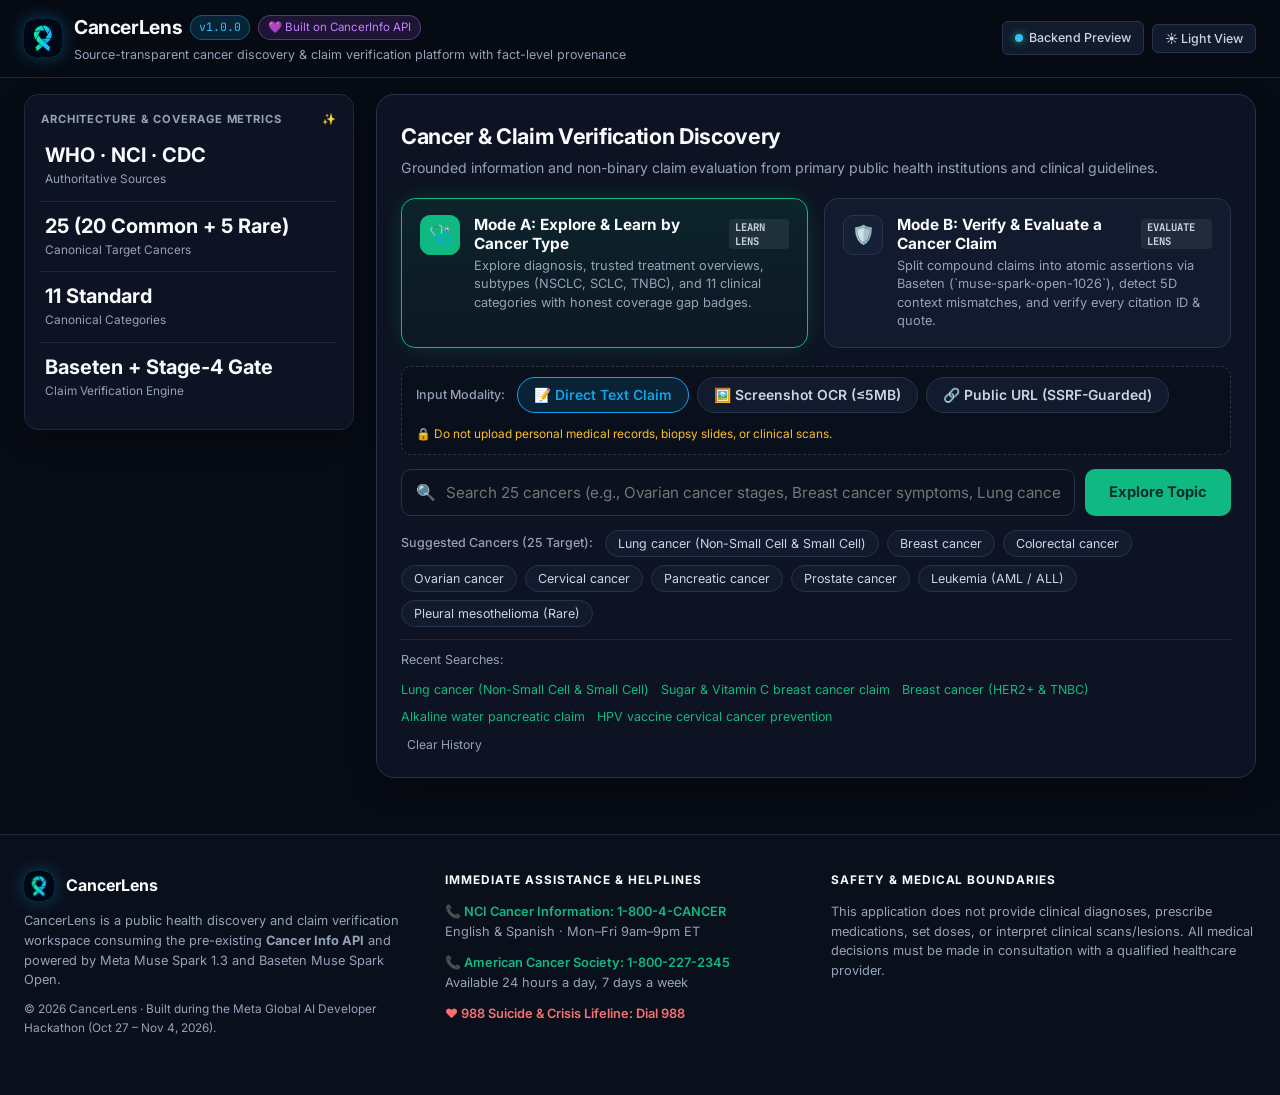
==== frontend/index.html @ 05273038 "CancerLens hackathon build: backend, frontend, docs, and test assets FastAPI backend (174 offline te" ====
<!DOCTYPE html>
<html lang="en">
  <head>
    <meta charset="UTF-8" />
    <meta name="viewport" content="width=device-width, initial-scale=1.0" />
    <title>CancerLens v1.0.0 — Source-Transparent Cancer Discovery &amp; Claim Verification</title>
    <link rel="preconnect" href="https://fonts.googleapis.com" />
    <link rel="preconnect" href="https://fonts.gstatic.com" crossorigin />
    <link
      href="https://fonts.googleapis.com/css2?family=Inter:wght@400;600;700&family=Newsreader:opsz,wght@6..72,400;6..72,600&family=JetBrains+Mono:wght@400;600&display=swap"
      rel="stylesheet"
    />
    <link rel="stylesheet" href="./css/styles.css?v=20261104g" />
  </head>
  <body data-active-mode="LEARN">
    <!-- ====================================================================
         1. Sticky Top Header Bar (Screenshot 1 Reference)
         ==================================================================== -->
    <header class="top-navbar">
      <div class="app-container navbar-inner">
        <div class="brand-group">
          <div class="brand-logo-box" aria-hidden="true">
            <img src="./img/brand-logo.png" width="38" height="38" alt="" style="border-radius:10px;display:block;" />
          </div>
          <div>
            <div class="brand-title-row">
              <h1 class="brand-name">CancerLens</h1>
              <span class="badge-version">v1.0.0</span>
              <span class="badge-dedication">💜 Built on CancerInfo API</span>
            </div>
            <p class="brand-subtitle">
              Source-transparent cancer discovery &amp; claim verification platform with fact-level provenance
            </p>
          </div>
        </div>

        <nav class="navbar-actions" aria-label="Platform Controls &amp; Telemetry">
          <span class="nav-pill-btn" title="CancerLens Backend Status">
            <span class="status-dot" id="backend-status-dot"></span>
            <span id="backend-status-text">Backend Preview</span>
          </span>
          <button type="button" class="nav-pill-btn" id="btn-theme-toggle" title="Switch Dark / Light Theme">
            ☀️ Light View
          </button>
        </nav>
      </div>
    </header>

    <main class="app-container main-workspace-grid">
      <!-- ==================================================================
           2. Left Sidebar Column: Coverage Metrics Card
           ================================================================== -->
      <aside class="left-info-column" aria-label="Coverage Metrics">
        <div class="metrics-panel" aria-label="Knowledge Base &amp; Verification Metrics">
          <div class="metrics-panel-header">
            <span>ARCHITECTURE &amp; COVERAGE METRICS</span>
            <span>✨</span>
          </div>
          <div class="metrics-grid">
            <div class="metric-card">
              <span class="metric-label">Authoritative Sources</span>
              <span class="metric-value">WHO · NCI · CDC</span>
            </div>
            <div class="metric-card">
              <span class="metric-label">Canonical Target Cancers</span>
              <span class="metric-value">25 (20 Common + 5 Rare)</span>
            </div>
            <div class="metric-card">
              <span class="metric-label">Canonical Categories</span>
              <span class="metric-value">11 Standard</span>
            </div>
            <div class="metric-card">
              <span class="metric-label">Claim Verification Engine</span>
              <span class="metric-value">Baseten + Stage-4 Gate</span>
            </div>
          </div>
        </div>
      </aside>

      <!-- ==================================================================
           3. Right Primary Workspace Column (Moved Up to Top)
           ================================================================== -->
      <div class="right-content-column">
        <!-- Main Discovery & Claim Verification Command Card (Screenshot 2) -->
        <section class="command-workspace-card" aria-label="Cancer Discovery and Claim Verification Command Bar">
          <div class="command-header-row">
            <div>
              <h2 class="command-title">Cancer &amp; Claim Verification Discovery</h2>
              <p class="command-subtitle">
                Grounded information and non-binary claim evaluation from primary public health institutions and clinical guidelines.
              </p>
            </div>

          </div>

          <!-- Two Interactive Mode Cards Side-by-Side (Matches Screenshot 2) -->
          <div class="mode-selector-grid" role="tablist" aria-label="Select CancerLens Operating Mode (SG-06 Locked)">
            <button
              type="button"
              role="tab"
              id="mode-card-learn"
              class="mode-select-card mode-learn"
              aria-selected="true"
            >
              <div class="mode-icon-badge" aria-hidden="true">🩺</div>
              <div>
                <div class="mode-card-title">
                  Mode A: Explore &amp; Learn by Cancer Type
                  <span class="mode-lock-tag">LEARN LENS</span>
                </div>
                <p class="mode-card-desc">
                  Explore diagnosis, trusted treatment overviews, subtypes (NSCLC, SCLC, TNBC), and 11 clinical categories with honest coverage gap badges.
                </p>
              </div>
            </button>

            <button
              type="button"
              role="tab"
              id="mode-card-evaluate"
              class="mode-select-card mode-evaluate"
              aria-selected="false"
            >
              <div class="mode-icon-badge" aria-hidden="true">🛡️</div>
              <div>
                <div class="mode-card-title">
                  Mode B: Verify &amp; Evaluate a Cancer Claim
                  <span class="mode-lock-tag">EVALUATE LENS</span>
                </div>
                <p class="mode-card-desc">
                  Split compound claims into atomic assertions via Baseten (`muse-spark-open-1026`), detect 5D context mismatches, and verify every citation ID &amp; quote.
                </p>
              </div>
            </button>
          </div>

          <!-- Multimodal Input Toolbar (Visible in Mode B: Verify & Evaluate) -->
          <div class="multimodal-toolbar" id="multimodal-toolbar" hidden>
            <div class="modality-pills" role="group" aria-label="Claim Input Modality">
              <span class="suggestions-label">Input Modality:</span>
              <button type="button" class="modality-btn" data-modality-trigger="TEXT" aria-pressed="true">
                📝 Direct Text Claim
              </button>
              <button type="button" class="modality-btn" data-modality-trigger="IMAGE_OCR" aria-pressed="false">
                🖼️ Screenshot OCR (≤5MB)
              </button>
              <button type="button" class="modality-btn" data-modality-trigger="URL_EXTRACT" aria-pressed="false">
                🔗 Public URL (SSRF-Guarded)
              </button>
            </div>
            <span class="privacy-warning-inline">
              🔒 Do not upload personal medical records, biopsy slides, or clinical scans.
            </span>
          </div>

          <!-- Mandatory Editable Multimodal Confirmation Drawer (FR-10 / SG-01) -->
          <div class="confirmation-drawer" id="confirmation-drawer" hidden>
            <div class="confirmation-drawer-header">
              <strong id="confirmation-modality-title">
                🖼️ Extracted Claim Text — Review &amp; Confirm Before Evaluation
              </strong>
              <span class="mode-lock-tag">User Confirmation Required</span>
            </div>
            <div class="confirmation-source-row" id="ocr-source-row" hidden>
              <button type="button" class="nav-pill-btn" id="btn-choose-screenshot">Upload image</button>
              <span class="confirmation-file-name" id="ocr-file-name">PNG, JPEG or WEBP, max 5 MB.</span>
              <input type="file" id="ocr-file-input" accept="image/png,image/jpeg,image/webp" hidden />
            </div>
            <div class="confirmation-source-row" id="url-source-row" hidden>
              <label for="url-extract-input" class="sr-only">Public article URL</label>
              <input type="url" id="url-extract-input" class="confirmation-url-input" placeholder="https://example.org/article" inputmode="url" />
              <button type="button" class="nav-pill-btn primary-sky" id="btn-fetch-url">Fetch text</button>
            </div>
            <p class="confirmation-status" id="confirmation-status" role="status"></p>
            <label for="confirmation-textarea" class="sr-only">Review and edit extracted text</label>
            <textarea id="confirmation-textarea" class="confirmation-textarea" placeholder="Extracted text appears here for your review. You can also type or paste the claim manually."></textarea>
            <div class="confirmation-actions">
              <button type="button" class="nav-pill-btn" id="btn-cancel-extracted">Cancel</button>
              <button type="button" class="nav-pill-btn primary-sky" id="btn-confirm-extracted">
                ✓ Confirm Text &amp; Run Baseten Verification
              </button>
            </div>
          </div>

          <!-- Unified Search / Claim Input Row (Screenshot 2) -->
          <form id="main-search-form" class="search-bar-row">
            <div class="search-input-wrapper">
              <span class="search-icon" aria-hidden="true">🔍</span>
              <label for="main-query-input" class="sr-only">Search cancer type or enter a claim to verify</label>
              <input
                type="text"
                id="main-query-input"
                class="main-query-input"
                value=""
                placeholder="Search 25 cancers (e.g., Ovarian cancer stages, Breast cancer symptoms, Lung cancer) or ask a general question..."
                autocomplete="off"
              />
            </div>
            <button type="submit" id="main-submit-btn" class="main-action-btn">
              Explore Topic
            </button>
          </form>

          <!-- Suggested Cancers / Suggested Claims Row (Screenshot 2) -->
          <div class="suggestions-row" id="suggestions-row"></div>

          <!-- Recent Searches Row (Screenshot 2) -->
          <div class="recent-searches-bar">
            <div class="recent-links-list">
              <span style="color:var(--text-muted);">Recent Searches:</span>
              <div id="recent-links-list" class="recent-links-list"></div>
            </div>
            <button type="button" class="clear-history-btn" id="btn-clear-history">
              Clear History
            </button>
          </div>
        </section>

        <!-- Main Two-Column Profile / Verdict Dossier (Shown after user searches) -->
        <section id="main-dossier-container" class="dossier-card" aria-live="polite" hidden></section>

        <!-- Authoritative Grounded Sources 2-Column Grid (Shown after user searches) -->
        <section id="sources-section" class="sources-section" aria-label="Authoritative Grounded Sources" hidden>
          <div class="sources-header-row">
            <div>
              <h3 id="sources-count-heading" style="font-size:1.25rem;font-weight:800;margin:0 0 4px 0;">
                Authoritative Grounded Sources (2)
              </h3>
              <p style="font-size:0.82rem;color:var(--text-muted);margin:0;">
                Every factual result is linked to its primary public health authority via <strong>Cancer Info API</strong> with separated dates and WHO Licence <code>202610792</code> attribution.
              </p>
            </div>
          </div>

          <div id="sources-grid-container" class="sources-grid-2col"></div>
        </section>
      </div>
    </main>

    <!-- ====================================================================
         7. 3-Column Safety, Helplines & WHO Compliance Footer (Screenshot 4)
         ==================================================================== -->
    <footer class="site-footer">
      <div class="app-container footer-grid-3col">
        <div>
          <div class="brand-group" style="margin-bottom:10px;">
            <div class="brand-logo-box" style="width:30px;height:30px;" aria-hidden="true">
              <img src="./img/brand-logo.png" width="30" height="30" alt="" style="border-radius:10px;display:block;" />
            </div>
            <strong style="font-size:1rem;">CancerLens</strong>
          </div>
          <p class="footer-text">
            CancerLens is a public health discovery and claim verification workspace consuming the pre-existing <strong>Cancer Info API</strong> and powered by Meta Muse Spark 1.3 and Baseten Muse Spark Open.
          </p>
          <p class="footer-text" style="font-size:0.74rem;">
            © 2026 CancerLens · Built during the Meta Global AI Developer Hackathon (Oct 27 – Nov 4, 2026).
          </p>
        </div>

        <div>
          <h4 class="footer-heading">IMMEDIATE ASSISTANCE &amp; HELPLINES</h4>
          <div class="helpline-item">
            <span class="helpline-title">📞 NCI Cancer Information: 1-800-4-CANCER</span>
            <span class="footer-text">English &amp; Spanish · Mon–Fri 9am–9pm ET</span>
          </div>
          <div class="helpline-item">
            <span class="helpline-title">📞 American Cancer Society: 1-800-227-2345</span>
            <span class="footer-text">Available 24 hours a day, 7 days a week</span>
          </div>
          <div class="helpline-item">
            <span class="helpline-title emergency">❤️ 988 Suicide &amp; Crisis Lifeline: Dial 988</span>
          </div>
        </div>

        <div>
          <h4 class="footer-heading">SAFETY &amp; MEDICAL BOUNDARIES</h4>
          <p class="footer-text">
            This application does not provide clinical diagnoses, prescribe medications, set doses, or interpret clinical scans/lesions. All medical decisions must be made in consultation with a qualified healthcare provider.
          </p>
        </div>
      </div>
    </footer>

    <!-- Toast Notification -->
    <div
      id="app-toast"
      role="status"
      aria-live="polite"
      hidden
      style="position:fixed;bottom:24px;right:24px;z-index:100;background:#0284c7;color:#fff;padding:10px 18px;border-radius:10px;font-size:0.84rem;font-weight:600;box-shadow:0 10px 25px rgba(0,0,0,0.5);"
    ></div>

    <!-- Ribbon loading overlay: boot splash plus every live backend call -->
    <div class="loading-overlay" id="loading-overlay" hidden>
      <div class="loading-box" role="status" aria-live="polite">
        <div class="spinner-frame" aria-hidden="true">
          <img class="ribbon-spinner-img" src="./img/ribbon-spinner.png" width="84" height="119" alt="" />
          <div class="spinner-wipe"></div>
          <div class="spinner-dot"></div>
          <div class="spinner-shine"></div>
        </div>
        <p class="loading-text" id="loading-text">Loading verified evidence...</p>
      </div>
    </div>

    <script src="./js/data.js?v=20261104d"></script>
    <script src="./js/app.js?v=20261104g"></script>
  </body>
</html>
---- frontend/css/styles.css ----
/* ==========================================================================
   CancerLens — Clinical Discovery & Claim Verification UI (Option 2)
   Matches the CancerInfo API & Cancer Compass dark slate/emerald/sky aesthetic
   with 1-click Light Mode (#FAF9F5) toggle & WCAG 2.2 AA accessibility.
   ========================================================================== */

:root {
  /* Core Dark Theme (Default — Matches Screenshots 1–4) */
  --bg-canvas: #070b14;
  --bg-surface: #0d1322;
  --bg-surface-elevated: #121a2d;
  --bg-surface-card: #151f36;
  --bg-surface-subtle: #0a0f1c;
  --bg-input: #0b111e;

  --border-subtle: #1e293b;
  --border-card: #26344d;
  --border-focus: #10b981;

  --text-primary: #f8fafc;
  --text-secondary: #cbd5e1;
  --text-muted: #94a3b8;

  /* Mode A (Explore & Learn) — Clinical Emerald / Teal */
  --accent-learn: #10b981;
  --accent-learn-hover: #059669;
  --accent-learn-soft: rgba(16, 185, 129, 0.12);
  --accent-learn-border: rgba(16, 185, 129, 0.45);

  /* Mode B (Verify & Evaluate) — Precision Sky / Cyan */
  --accent-eval: #0ea5e9;
  --accent-eval-hover: #0284c7;
  --accent-eval-soft: rgba(14, 165, 233, 0.12);
  --accent-eval-border: rgba(14, 165, 233, 0.48);

  /* Semantic Non-Binary Verdict Tokens */
  --verdict-supported-text: #34d399;
  --verdict-supported-bg: rgba(16, 185, 129, 0.14);
  --verdict-supported-border: rgba(52, 211, 153, 0.45);

  --verdict-mixed-text: #fbbf24;
  --verdict-mixed-bg: rgba(245, 158, 11, 0.14);
  --verdict-mixed-border: rgba(251, 191, 36, 0.45);

  --verdict-contra-text: #f87171;
  --verdict-contra-bg: rgba(239, 68, 68, 0.14);
  --verdict-contra-border: rgba(248, 113, 113, 0.45);

  --verdict-gap-text: #94a3b8;
  --verdict-gap-bg: rgba(148, 163, 184, 0.14);
  --verdict-gap-border: rgba(148, 163, 184, 0.4);

  --verdict-refusal-text: #c084fc;
  --verdict-refusal-bg: rgba(168, 85, 247, 0.14);
  --verdict-refusal-border: rgba(192, 132, 252, 0.45);

  /* Typography */
  --font-sans: "Inter", -apple-system, BlinkMacSystemFont, "Plus Jakarta Sans", "Segoe UI", Roboto, sans-serif;
  --font-serif: "Newsreader", "Georgia", "Cambria", "Times New Roman", serif;
  --font-mono: "JetBrains Mono", "SFMono-Regular", Menlo, Monaco, Consolas, monospace;

  --radius-sm: 6px;
  --radius-md: 10px;
  --radius-lg: 14px;
  --radius-xl: 18px;
  --shadow-card: 0 10px 30px -10px rgba(0, 0, 0, 0.55);
}

/* Optional Warm Alabaster Light Theme (#FAF9F5 from DESIGN_SYSTEM.md) */
[data-theme="light"] {
  --bg-canvas: #faf9f5;
  --bg-surface: #ffffff;
  --bg-surface-elevated: #f4f2ec;
  --bg-surface-card: #ffffff;
  --bg-surface-subtle: #f1efe8;
  --bg-input: #ffffff;

  --border-subtle: #e4e2da;
  --border-card: #d5d2c8;
  --border-focus: #12675f;

  --text-primary: #17212b;
  --text-secondary: #334155;
  --text-muted: #52606d;

  --accent-learn: #12675f;
  --accent-learn-hover: #0d4f49;
  --accent-learn-soft: rgba(18, 103, 95, 0.1);
  --accent-learn-border: rgba(18, 103, 95, 0.45);

  --accent-eval: #2b4c7e;
  --accent-eval-hover: #1e3a66;
  --accent-eval-soft: rgba(43, 76, 126, 0.1);
  --accent-eval-border: rgba(43, 76, 126, 0.45);

  --verdict-supported-text: #15803d;
  --verdict-supported-bg: #dcfce7;
  --verdict-supported-border: #86efac;

  --verdict-mixed-text: #b45309;
  --verdict-mixed-bg: #fef3c7;
  --verdict-mixed-border: #fcd34d;

  --verdict-contra-text: #b91c1c;
  --verdict-contra-bg: #fee2e2;
  --verdict-contra-border: #fca5a5;

  --verdict-gap-text: #475569;
  --verdict-gap-bg: #f1f5f9;
  --verdict-gap-border: #cbd5e1;

  --verdict-refusal-text: #6d28d9;
  --verdict-refusal-bg: #ede9fe;
  --verdict-refusal-border: #c4b5fd;

  --shadow-card: 0 6px 20px -6px rgba(23, 33, 43, 0.08);
}

/* Base Reset & Accessibility */
*, *::before, *::after {
  box-sizing: border-box;
}

html {
  font-size: 16px;
  scroll-behavior: smooth;
}

body {
  margin: 0;
  padding: 0;
  background-color: var(--bg-canvas);
  color: var(--text-primary);
  font-family: var(--font-sans);
  line-height: 1.6;
  -webkit-font-smoothing: antialiased;
}

:focus-visible {
  outline: 2px solid var(--border-focus);
  outline-offset: 2px;
}

button, input, select, textarea {
  font-family: inherit;
  color: inherit;
}

.sr-only {
  position: absolute;
  width: 1px;
  height: 1px;
  padding: 0;
  margin: -1px;
  overflow: hidden;
  clip: rect(0, 0, 0, 0);
  border: 0;
}

/* Container Layout */
.app-container {
  max-width: 1460px;
  margin: 0 auto;
  padding: 0 24px;
}

.main-workspace-grid {
  display: grid;
  grid-template-columns: 330px minmax(0, 1fr);
  gap: 22px;
  padding-top: 16px;
  align-items: start;
}

.left-info-column {
  display: flex;
  flex-direction: column;
  gap: 16px;
  position: sticky;
  top: 78px;
}

.right-content-column {
  min-width: 0;
}

.hero-overview-card {
  background: var(--bg-surface);
  border: 1px solid var(--border-card);
  border-radius: var(--radius-lg);
  padding: 18px;
  box-shadow: var(--shadow-card);
}

@media (max-width: 1100px) {
  .main-workspace-grid {
    grid-template-columns: 1fr;
  }

  .left-info-column {
    position: static;
  }
}

/* ==========================================================================
   1. Top Header Bar (Screenshot 1 Reference)
   ========================================================================== */
.top-navbar {
  position: sticky;
  top: 0;
  z-index: 50;
  background: rgba(7, 11, 20, 0.88);
  backdrop-filter: blur(12px);
  border-bottom: 1px solid var(--border-subtle);
  padding: 12px 0;
}

[data-theme="light"] .top-navbar {
  background: rgba(250, 249, 245, 0.9);
}

.navbar-inner {
  display: flex;
  align-items: center;
  justify-content: space-between;
  gap: 16px;
  flex-wrap: wrap;
}

.brand-group {
  display: flex;
  align-items: center;
  gap: 12px;
}

.brand-logo-box {
  width: 38px;
  height: 38px;
  border-radius: 10px;
  background: linear-gradient(135deg, #0ea5e9 0%, #10b981 100%);
  display: flex;
  align-items: center;
  justify-content: center;
  color: #ffffff;
  font-weight: 700;
  box-shadow: 0 0 18px rgba(14, 165, 233, 0.35);
  flex-shrink: 0;
}

.brand-title-row {
  display: flex;
  align-items: center;
  gap: 8px;
  flex-wrap: wrap;
}

.brand-name {
  font-size: 1.2rem;
  font-weight: 700;
  letter-spacing: -0.02em;
  margin: 0;
}

.badge-version {
  font-family: var(--font-mono);
  font-size: 0.72rem;
  padding: 2px 8px;
  border-radius: 999px;
  background: rgba(14, 165, 233, 0.16);
  color: #38bdf8;
  border: 1px solid rgba(56, 189, 248, 0.35);
}

[data-theme="light"] .badge-version {
  color: #0369a1;
  background: #e0f2fe;
}

.badge-dedication {
  font-size: 0.72rem;
  padding: 2px 9px;
  border-radius: 999px;
  background: rgba(168, 85, 247, 0.15);
  color: #c084fc;
  border: 1px solid rgba(192, 132, 252, 0.35);
}

[data-theme="light"] .badge-dedication {
  color: #6d28d9;
  background: #f3e8ff;
}

.brand-subtitle {
  font-size: 0.78rem;
  color: var(--text-muted);
  margin: 2px 0 0 0;
}

.navbar-actions {
  display: flex;
  align-items: center;
  gap: 8px;
  flex-wrap: wrap;
}

.nav-pill-btn {
  display: inline-flex;
  align-items: center;
  gap: 6px;
  font-size: 0.78rem;
  font-weight: 500;
  padding: 6px 12px;
  border-radius: var(--radius-sm);
  border: 1px solid var(--border-card);
  background: var(--bg-surface-elevated);
  color: var(--text-secondary);
  cursor: pointer;
  transition: all 0.15s ease;
}

.nav-pill-btn:hover {
  border-color: var(--accent-eval);
  color: var(--text-primary);
}

.nav-pill-btn.primary-sky {
  background: #0284c7;
  border-color: #38bdf8;
  color: #ffffff;
}

.nav-pill-btn.primary-emerald {
  background: #059669;
  border-color: #34d399;
  color: #ffffff;
}

.status-dot {
  width: 8px;
  height: 8px;
  border-radius: 50%;
  background: #10b981;
  box-shadow: 0 0 8px #10b981;
}

/* ==========================================================================
   2. Hero Metrics & Architecture Strip (Screenshot 1 Reference)
   ========================================================================== */
.hero-metrics-strip {
  display: grid;
  grid-template-columns: 1.35fr 1fr;
  gap: 24px;
  align-items: center;
  padding: 24px 0 18px 0;
}

@media (max-width: 960px) {
  .hero-metrics-strip {
    grid-template-columns: 1fr;
  }
}

.hero-eyebrow {
  display: inline-flex;
  align-items: center;
  gap: 6px;
  font-size: 0.72rem;
  font-weight: 600;
  padding: 5px 10px;
  border-radius: var(--radius-sm);
  background: rgba(14, 165, 233, 0.12);
  color: #38bdf8;
  border: 1px solid rgba(56, 189, 248, 0.3);
  margin-bottom: 12px;
  line-height: 1.35;
}

[data-theme="light"] .hero-eyebrow {
  color: #12675f;
  background: #e6f4f1;
  border-color: rgba(18, 103, 95, 0.3);
}

.hero-headline {
  font-size: 1.28rem;
  font-weight: 800;
  letter-spacing: -0.02em;
  margin: 0 0 10px 0;
  line-height: 1.3;
}

.hero-lead {
  font-size: 0.84rem;
  color: var(--text-secondary);
  margin: 0;
  line-height: 1.55;
}

/* Snapshot Mini Card (Shown inside Dossier when user clicks Save Snapshot) */
.snapshot-mini-card {
  background: var(--bg-surface-elevated);
  border: 1px solid var(--accent-eval);
  border-radius: var(--radius-md);
  padding: 14px 16px;
  margin-bottom: 18px;
  display: flex;
  flex-direction: column;
  gap: 12px;
  box-shadow: 0 4px 18px rgba(14, 165, 233, 0.14);
}

.snapshot-mini-header {
  display: flex;
  align-items: flex-start;
  justify-content: space-between;
  gap: 12px;
  flex-wrap: wrap;
}

.snapshot-mini-actions {
  display: flex;
  align-items: center;
  justify-content: space-between;
  gap: 12px;
  flex-wrap: wrap;
  padding-top: 10px;
  border-top: 1px solid var(--border-subtle);
}

.snapshot-visibility-group {
  display: inline-flex;
  align-items: center;
  gap: 6px;
  flex-wrap: wrap;
}

.metrics-panel {
  background: var(--bg-surface);
  border: 1px solid var(--border-subtle);
  border-radius: var(--radius-lg);
  padding: 16px;
  box-shadow: var(--shadow-card);
}

.metrics-panel-header {
  display: flex;
  align-items: center;
  justify-content: space-between;
  font-size: 0.7rem;
  font-weight: 700;
  letter-spacing: 0.08em;
  text-transform: uppercase;
  color: var(--text-muted);
  margin-bottom: 12px;
}

.metrics-grid {
  display: flex;
  flex-direction: column;
  gap: 0;
}

.metric-card {
  background: transparent;
  border: none;
  border-top: 1px solid var(--border-subtle);
  border-radius: 0;
  padding: 12px 4px;
  display: flex;
  flex-direction: column;
}

.metric-card:first-child {
  border-top: none;
  padding-top: 2px;
}

.metric-label {
  font-size: 0.74rem;
  color: var(--text-muted);
  display: block;
}

.metric-value {
  order: -1;
  font-size: 1.25rem;
  font-weight: 700;
  color: var(--text-primary);
  margin: 0 0 2px 0;
  display: block;
  line-height: 1.25;
}

.footer-link {
  background: none;
  border: none;
  padding: 0;
  font-size: 0.78rem;
  font-weight: 600;
  color: var(--accent-learn);
  cursor: pointer;
  text-align: left;
}

.footer-link:hover {
  text-decoration: underline;
}

/* ==========================================================================
   3. Discovery & Verification Command Card (Screenshot 2 Reference)
   ========================================================================== */
.command-workspace-card {
  background: var(--bg-surface);
  border: 1px solid var(--border-card);
  border-radius: var(--radius-xl);
  padding: 24px;
  margin-bottom: 24px;
  box-shadow: var(--shadow-card);
}

.command-header-row {
  display: flex;
  align-items: flex-start;
  justify-content: space-between;
  gap: 16px;
  margin-bottom: 18px;
  flex-wrap: wrap;
}

.command-title {
  font-size: 1.35rem;
  font-weight: 700;
  margin: 0 0 4px 0;
  letter-spacing: -0.015em;
}

.command-subtitle {
  font-size: 0.88rem;
  color: var(--text-muted);
  margin: 0;
}

/* View Density Switcher (`Easy to Understand` vs `Evidence & Provenance View`) */
.view-density-switcher {
  display: inline-flex;
  background: var(--bg-input);
  border: 1px solid var(--border-card);
  border-radius: var(--radius-md);
  padding: 3px;
  gap: 4px;
}

.density-btn {
  display: inline-flex;
  align-items: center;
  gap: 6px;
  font-size: 0.78rem;
  font-weight: 600;
  padding: 6px 12px;
  border-radius: 7px;
  border: none;
  background: transparent;
  color: var(--text-muted);
  cursor: pointer;
  transition: all 0.15s ease;
}

.density-btn[aria-pressed="true"] {
  background: var(--accent-learn-soft);
  color: var(--accent-learn);
  border: 1px solid var(--accent-learn-border);
}

/* Two Interactive Mode Selector Cards (Mode A vs Mode B — Screenshot 2) */
.mode-selector-grid {
  display: grid;
  grid-template-columns: repeat(2, 1fr);
  gap: 16px;
  margin-bottom: 18px;
}

@media (max-width: 768px) {
  .mode-selector-grid {
    grid-template-columns: 1fr;
  }
}

.mode-select-card {
  display: flex;
  align-items: flex-start;
  gap: 14px;
  text-align: left;
  padding: 16px 18px;
  border-radius: var(--radius-lg);
  border: 1.5px solid var(--border-card);
  background: var(--bg-surface-elevated);
  cursor: pointer;
  transition: all 0.18s ease;
  position: relative;
}

.mode-select-card:hover {
  border-color: var(--text-muted);
}

/* Active Mode A (Explore & Learn — Emerald Glow like Screenshot 2) */
.mode-select-card.mode-learn[aria-selected="true"] {
  border-color: var(--accent-learn);
  background: linear-gradient(180deg, rgba(16, 185, 129, 0.1) 0%, rgba(16, 185, 129, 0.03) 100%);
  box-shadow: 0 0 24px -6px rgba(16, 185, 129, 0.35);
}

/* Active Mode B (Verify & Evaluate — Sky/Cyan Glow) */
.mode-select-card.mode-evaluate[aria-selected="true"] {
  border-color: var(--accent-eval);
  background: linear-gradient(180deg, rgba(14, 165, 233, 0.12) 0%, rgba(14, 165, 233, 0.03) 100%);
  box-shadow: 0 0 24px -6px rgba(14, 165, 233, 0.38);
}

.mode-icon-badge {
  width: 40px;
  height: 40px;
  border-radius: 10px;
  display: flex;
  align-items: center;
  justify-content: center;
  font-size: 1.15rem;
  flex-shrink: 0;
  background: var(--bg-surface-card);
  border: 1px solid var(--border-card);
}

.mode-select-card.mode-learn[aria-selected="true"] .mode-icon-badge {
  background: var(--accent-learn);
  color: #052e16;
  border-color: var(--accent-learn);
}

.mode-select-card.mode-evaluate[aria-selected="true"] .mode-icon-badge {
  background: var(--accent-eval);
  color: #082f49;
  border-color: var(--accent-eval);
}

.mode-card-title {
  font-size: 0.96rem;
  font-weight: 700;
  margin: 0 0 4px 0;
  display: flex;
  align-items: center;
  gap: 8px;
}

.mode-card-desc {
  font-size: 0.8rem;
  color: var(--text-muted);
  margin: 0;
  line-height: 1.45;
}

.mode-lock-tag {
  font-family: var(--font-mono);
  font-size: 0.66rem;
  padding: 1px 6px;
  border-radius: 4px;
  background: rgba(255, 255, 255, 0.07);
  color: var(--text-secondary);
}

/* Unified Search / Claim Input Row (Screenshot 2) */
.search-bar-row {
  display: flex;
  gap: 10px;
  margin-bottom: 14px;
}

@media (max-width: 640px) {
  .search-bar-row {
    flex-direction: column;
  }
}

.search-input-wrapper {
  flex: 1;
  position: relative;
  display: flex;
  align-items: center;
  background: var(--bg-input);
  border: 1.5px solid var(--border-card);
  border-radius: var(--radius-md);
  padding: 0 14px;
  transition: border-color 0.15s ease;
}

.search-input-wrapper:focus-within {
  border-color: var(--accent-learn);
}

body[data-active-mode="EVALUATE"] .search-input-wrapper:focus-within {
  border-color: var(--accent-eval);
}

.search-icon {
  color: var(--text-muted);
  margin-right: 10px;
  font-size: 1rem;
  user-select: none;
}

.main-query-input {
  width: 100%;
  border: none;
  background: transparent;
  padding: 13px 0;
  font-size: 0.95rem;
  color: var(--text-primary);
}

.main-query-input:focus {
  outline: none;
}

.main-action-btn {
  padding: 0 24px;
  min-height: 46px;
  border-radius: var(--radius-md);
  border: none;
  font-size: 0.92rem;
  font-weight: 700;
  cursor: pointer;
  background: var(--accent-learn);
  color: #042f2e;
  transition: all 0.15s ease;
  white-space: nowrap;
}

[data-theme="light"] .main-action-btn {
  color: #ffffff;
}

.main-action-btn:hover {
  background: var(--accent-learn-hover);
}

body[data-active-mode="EVALUATE"] .main-action-btn {
  background: var(--accent-eval);
  color: #082f49;
}

[data-theme="light"] body[data-active-mode="EVALUATE"] .main-action-btn {
  color: #ffffff;
}

body[data-active-mode="EVALUATE"] .main-action-btn:hover {
  background: var(--accent-eval-hover);
}

/* Multimodal Input Bar (Evaluate Mode — Screenshot OCR / Public URL) */
.multimodal-toolbar {
  display: flex;
  align-items: center;
  justify-content: space-between;
  gap: 12px;
  padding: 10px 14px;
  background: var(--bg-surface-subtle);
  border: 1px dashed var(--border-card);
  border-radius: var(--radius-md);
  margin-bottom: 14px;
  flex-wrap: wrap;
}

.modality-pills {
  display: flex;
  align-items: center;
  gap: 8px;
  flex-wrap: wrap;
}

.modality-btn {
  font-size: 0.87rem;
  font-weight: 600;
  padding: 9px 16px;
  border-radius: 999px;
  border: 1px solid var(--border-card);
  background: var(--bg-surface-elevated);
  color: var(--text-secondary);
  cursor: pointer;
  transition: all 0.15s ease;
}

.modality-btn[aria-pressed="true"],
.modality-btn:hover {
  border-color: var(--accent-eval);
  color: var(--accent-eval);
  background: var(--accent-eval-soft);
}

.privacy-warning-inline {
  font-size: 0.74rem;
  color: var(--verdict-mixed-text);
}

/* Mandatory Editable Multimodal Confirmation Drawer (FR-10 / SG-01) */
.confirmation-drawer {
  background: var(--bg-surface-elevated);
  border: 1.5px solid var(--accent-eval);
  border-radius: var(--radius-md);
  padding: 14px 16px;
  margin-bottom: 14px;
}

.confirmation-drawer-header {
  display: flex;
  align-items: center;
  justify-content: space-between;
  gap: 8px;
  margin-bottom: 10px;
}

#confirmation-modality-title {
  font-size: 1rem;
  color: var(--accent-eval);
}

.confirmation-textarea {
  width: 100%;
  min-height: 148px;
  padding: 10px;
  border-radius: var(--radius-sm);
  border: 1px solid var(--border-card);
  background: var(--bg-input);
  color: var(--text-primary);
  font-size: 0.88rem;
  margin-bottom: 10px;
  resize: vertical;
}

.confirmation-actions {
  display: flex;
  align-items: center;
  justify-content: flex-end;
  gap: 10px;
}

.confirmation-source-row {
  display: flex;
  align-items: center;
  gap: 10px;
  flex-wrap: wrap;
  margin-bottom: 10px;
}

.confirmation-source-row[hidden] {
  display: none;
}

.confirmation-file-name {
  font-size: 0.8rem;
  color: var(--text-secondary);
}

.confirmation-url-input {
  flex: 1;
  min-width: 220px;
  padding: 8px 10px;
  border-radius: var(--radius-sm);
  border: 1px solid var(--border-card);
  background: var(--bg-input);
  color: var(--text-primary);
  font-size: 0.86rem;
}

.confirmation-status {
  font-size: 0.82rem;
  color: var(--text-secondary);
  margin: 0 0 10px 0;
}

.confirmation-status:empty {
  display: none;
}

/* Ribbon loading overlay (boot splash + live backend calls) */
.loading-overlay {
  position: fixed;
  inset: 0;
  z-index: 200;
  display: flex;
  align-items: center;
  justify-content: center;
  background: rgba(6, 11, 20, 0.55);
  backdrop-filter: blur(2px);
}

.loading-overlay[hidden] {
  display: none;
}

.loading-box {
  display: flex;
  flex-direction: column;
  align-items: center;
  gap: 12px;
  padding: 26px 34px;
  border-radius: var(--radius-md);
  background: var(--bg-surface-elevated);
  border: 1px solid var(--border-card);
}

.loading-text {
  margin: 0;
  font-size: 0.86rem;
  color: var(--text-secondary);
}

.spinner-frame {
  position: relative;
  width: 84px;
  height: 119px;
  border-radius: 20px;
  overflow: hidden;
}

.ribbon-spinner-img {
  display: block;
  width: 84px;
  height: 119px;
  border-radius: 20px;
}

/* Phase 1: mask wipes away left to right, revealing the logo as if drawn. */
.spinner-wipe {
  position: absolute;
  inset: 0;
  background: var(--bg-surface-elevated);
  animation: spinner-wipe 1.4s ease-out forwards;
}

@keyframes spinner-wipe {
  from {
    clip-path: inset(0 0 0 0);
  }
  to {
    clip-path: inset(0 0 0 100%);
  }
}

/* Glowing dot riding the wipe edge across the ribbon tails. */
.spinner-dot {
  position: absolute;
  top: 68%;
  left: 2%;
  width: 12px;
  height: 12px;
  margin-left: -6px;
  border-radius: 50%;
  background: #a5f3fc;
  box-shadow: 0 0 12px 3px #38bdf8;
  animation: spinner-dot-travel 1.4s ease-out forwards;
}

@keyframes spinner-dot-travel {
  0% {
    left: 2%;
    opacity: 1;
  }
  88% {
    opacity: 1;
  }
  100% {
    left: 98%;
    opacity: 0;
  }
}

/* Phase 2: soft shine sweep that holds until loading finishes. */
.spinner-shine {
  position: absolute;
  inset: 0;
  border-radius: 20px;
  background: linear-gradient(
    105deg,
    transparent 40%,
    rgba(165, 243, 252, 0.3) 50%,
    transparent 60%
  );
  background-size: 250% 100%;
  opacity: 0;
  animation: spinner-shine 1.9s ease-in-out 1.4s infinite;
}

@keyframes spinner-shine {
  0% {
    background-position: 120% 0;
    opacity: 1;
  }
  100% {
    background-position: -120% 0;
    opacity: 1;
  }
}

@media (prefers-reduced-motion: reduce) {
  .spinner-wipe,
  .spinner-dot,
  .spinner-shine {
    display: none;
  }
}

/* Suggested Cancers / Claims Pills & Recent Searches (Screenshot 2) */
.suggestions-row {
  display: flex;
  align-items: center;
  gap: 8px;
  flex-wrap: wrap;
  margin-bottom: 12px;
}

.suggestions-label {
  font-size: 0.78rem;
  color: var(--text-muted);
  font-weight: 500;
  margin-right: 4px;
}

.suggestion-pill {
  font-size: 0.78rem;
  padding: 5px 12px;
  border-radius: 999px;
  border: 1px solid var(--border-card);
  background: var(--bg-surface-elevated);
  color: var(--text-secondary);
  cursor: pointer;
  transition: all 0.15s ease;
}

.suggestion-pill:hover,
.suggestion-pill[aria-current="true"] {
  border-color: var(--accent-learn);
  color: var(--accent-learn);
  background: var(--accent-learn-soft);
}

body[data-active-mode="EVALUATE"] .suggestion-pill:hover,
body[data-active-mode="EVALUATE"] .suggestion-pill[aria-current="true"] {
  border-color: var(--accent-eval);
  color: var(--accent-eval);
  background: var(--accent-eval-soft);
}

.recent-searches-bar {
  display: flex;
  align-items: center;
  justify-content: space-between;
  gap: 12px;
  padding-top: 10px;
  border-top: 1px solid var(--border-subtle);
  font-size: 0.78rem;
  flex-wrap: wrap;
}

.recent-links-list {
  display: flex;
  align-items: center;
  gap: 12px;
  flex-wrap: wrap;
}

.recent-link-btn {
  background: none;
  border: none;
  padding: 0;
  color: var(--accent-learn);
  font-size: 0.78rem;
  cursor: pointer;
  text-decoration: none;
}

.recent-link-btn:hover {
  text-decoration: underline;
}

.clear-history-btn {
  background: none;
  border: none;
  color: var(--text-muted);
  font-size: 0.76rem;
  cursor: pointer;
}

.clear-history-btn:hover {
  color: var(--text-primary);
}

/* ==========================================================================
   4. 6-Stage Deterministic Pipeline Stepper (SG-01..SG-08)
   ========================================================================== */
.pipeline-stepper-bar {
  display: flex;
  align-items: center;
  justify-content: space-between;
  gap: 10px;
  background: var(--bg-surface);
  border: 1px solid var(--border-subtle);
  border-radius: var(--radius-lg);
  padding: 12px 18px;
  margin-bottom: 24px;
  flex-wrap: wrap;
}

.stepper-stages {
  display: flex;
  align-items: center;
  gap: 6px;
  flex-wrap: wrap;
}

.stage-chip {
  display: inline-flex;
  align-items: center;
  gap: 5px;
  font-family: var(--font-mono);
  font-size: 0.7rem;
  padding: 4px 9px;
  border-radius: 6px;
  background: var(--bg-surface-elevated);
  border: 1px solid var(--border-card);
  color: var(--text-muted);
}

.stage-chip.done {
  border-color: var(--verdict-supported-border);
  background: var(--verdict-supported-bg);
  color: var(--verdict-supported-text);
}

.stage-arrow {
  color: var(--text-muted);
  font-size: 0.72rem;
}

.retrieval-state-pill {
  font-family: var(--font-mono);
  font-size: 0.72rem;
  padding: 4px 10px;
  border-radius: 999px;
  border: 1px solid var(--accent-eval-border);
  background: var(--accent-eval-soft);
  color: var(--accent-eval);
}

/* ==========================================================================
   5. Main Profile / Dossier Card (Screenshot 3 Reference)
   ========================================================================== */
.dossier-card {
  background: var(--bg-surface);
  border: 1px solid var(--border-card);
  border-radius: var(--radius-xl);
  padding: 28px;
  margin-bottom: 24px;
  box-shadow: var(--shadow-card);
}

.dossier-top-row {
  display: flex;
  align-items: flex-start;
  justify-content: space-between;
  gap: 16px;
  margin-bottom: 20px;
  flex-wrap: wrap;
}

.profile-pill {
  display: inline-flex;
  align-items: center;
  gap: 6px;
  font-size: 0.74rem;
  font-weight: 600;
  padding: 4px 12px;
  border-radius: 999px;
  background: var(--accent-learn-soft);
  color: var(--accent-learn);
  border: 1px solid var(--accent-learn-border);
  margin-bottom: 10px;
}

.profile-pill.evaluate-pill {
  background: var(--accent-eval-soft);
  color: var(--accent-eval);
  border-color: var(--accent-eval-border);
}

.dossier-title {
  font-size: 1.75rem;
  font-weight: 800;
  margin: 0 0 6px 0;
  letter-spacing: -0.02em;
}

.dossier-meta-line {
  font-size: 0.82rem;
  color: var(--text-muted);
  margin: 0;
}

/* Subtype & Category Selector Strip in Dossier */
.subtype-category-bar {
  display: flex;
  align-items: center;
  justify-content: space-between;
  gap: 12px;
  padding: 12px 14px;
  background: var(--bg-surface-subtle);
  border: 1px solid var(--border-subtle);
  border-radius: var(--radius-md);
  margin-bottom: 22px;
  flex-wrap: wrap;
}

.pill-group {
  display: flex;
  align-items: center;
  gap: 6px;
  flex-wrap: wrap;
}

.filter-pill {
  font-size: 0.75rem;
  font-weight: 600;
  padding: 5px 11px;
  border-radius: 6px;
  border: 1px solid var(--border-card);
  background: var(--bg-surface-elevated);
  color: var(--text-secondary);
  cursor: pointer;
}

.filter-pill[aria-pressed="true"] {
  background: var(--accent-learn);
  color: #042f2e;
  border-color: var(--accent-learn);
}

[data-theme="light"] .filter-pill[aria-pressed="true"] {
  color: #ffffff;
}

/* Two-Column Dossier Grid (Left 65% Content, Right 35% Sidebar — Screenshot 3) */
.dossier-columns {
  display: grid;
  grid-template-columns: 1.85fr 1fr;
  gap: 26px;
  align-items: start;
}

.dossier-columns.dossier-columns-full {
  grid-template-columns: 1fr;
}

@media (max-width: 980px) {
  .dossier-columns {
    grid-template-columns: 1fr;
  }
}

.section-heading {
  display: flex;
  align-items: center;
  gap: 8px;
  font-size: 1rem;
  font-weight: 700;
  margin: 0 0 10px 0;
}

/* WHO Clause 6 AI Authorship Separation Banner */
.ai-synthesis-box {
  background: var(--bg-surface-elevated);
  border: 1px solid var(--border-card);
  border-left: 4px solid var(--accent-learn);
  border-radius: var(--radius-md);
  padding: 16px 18px;
  margin-bottom: 22px;
}

body[data-active-mode="EVALUATE"] .ai-synthesis-box {
  border-left-color: var(--accent-eval);
}

.ai-author-badge {
  display: inline-flex;
  align-items: center;
  gap: 6px;
  font-family: var(--font-mono);
  font-size: 0.7rem;
  font-weight: 600;
  color: var(--text-muted);
  margin-bottom: 8px;
}

.ai-synthesis-text {
  font-size: 0.96rem;
  color: var(--text-primary);
  margin: 0;
  line-height: 1.65;
}

/* Clinical Info Box & 2-Column Symptoms Grid (Screenshot 3 Exact Match) */
.clinical-neutral-box {
  background: var(--bg-surface-elevated);
  border: 1px solid var(--border-subtle);
  border-radius: var(--radius-lg);
  padding: 20px;
  margin-bottom: 22px;
}

.clinical-caveat-italic {
  font-size: 0.82rem;
  font-style: italic;
  color: var(--text-muted);
  margin: 0 0 12px 0;
}

.clinical-bullet-list {
  margin: 0;
  padding-left: 18px;
  color: var(--text-secondary);
  font-size: 0.9rem;
}

.clinical-bullet-list li {
  margin-bottom: 8px;
}

.symptoms-grid-2col {
  display: grid;
  grid-template-columns: repeat(2, 1fr);
  gap: 12px;
  margin-bottom: 22px;
}

@media (max-width: 640px) {
  .symptoms-grid-2col {
    grid-template-columns: 1fr;
  }
}

.symptom-item-card {
  background: var(--bg-surface-elevated);
  border: 1px solid var(--border-card);
  border-radius: var(--radius-md);
  padding: 12px 14px;
  font-size: 0.86rem;
  color: var(--text-secondary);
}

/* Right Sidebar Highlight & Action Cards (Screenshot 3 Exact Match) */
.sidebar-highlight-card {
  background: rgba(16, 185, 129, 0.06);
  border: 1px solid var(--accent-learn-border);
  border-radius: var(--radius-lg);
  padding: 18px;
  margin-bottom: 18px;
}

body[data-active-mode="EVALUATE"] .sidebar-highlight-card {
  background: rgba(14, 165, 233, 0.06);
  border-color: var(--accent-eval-border);
}

.sidebar-card-eyebrow {
  font-size: 0.75rem;
  font-weight: 700;
  letter-spacing: 0.05em;
  text-transform: uppercase;
  color: var(--accent-learn);
  margin: 0 0 12px 0;
  display: flex;
  align-items: center;
  gap: 6px;
}

body[data-active-mode="EVALUATE"] .sidebar-card-eyebrow {
  color: var(--accent-eval);
}

.sidebar-tools-card {
  background: var(--bg-surface-elevated);
  border: 1px solid var(--border-card);
  border-radius: var(--radius-lg);
  padding: 18px;
  margin-bottom: 18px;
}

.pivot-action-btn {
  width: 100%;
  display: flex;
  align-items: center;
  justify-content: space-between;
  gap: 10px;
  text-align: left;
  padding: 11px 14px;
  border-radius: var(--radius-md);
  border: 1px solid var(--border-card);
  background: var(--bg-surface-card);
  color: var(--text-primary);
  font-size: 0.83rem;
  font-weight: 600;
  cursor: pointer;
  margin-bottom: 8px;
  transition: all 0.15s ease;
}

.pivot-action-btn:hover {
  border-color: var(--accent-eval);
  background: var(--accent-eval-soft);
}

/* ==========================================================================
   6. Mode B (Evaluate): Outcome Verdict Badges & 5D Context-Mismatch Matrix
   ========================================================================== */
.verdict-badge {
  display: inline-flex;
  align-items: center;
  gap: 7px;
  font-size: 0.82rem;
  font-weight: 700;
  padding: 6px 14px;
  border-radius: 999px;
  border: 1.5px solid transparent;
}

.verdict-SUPPORTED {
  color: var(--verdict-supported-text);
  background: var(--verdict-supported-bg);
  border-color: var(--verdict-supported-border);
}

.verdict-MIXED_OR_CONTEXT_DEPENDENT {
  color: var(--verdict-mixed-text);
  background: var(--verdict-mixed-bg);
  border-color: var(--verdict-mixed-border);
}

.verdict-CONTRADICTED {
  color: var(--verdict-contra-text);
  background: var(--verdict-contra-bg);
  border-color: var(--verdict-contra-border);
}

.verdict-INSUFFICIENT_EVIDENCE {
  color: var(--verdict-gap-text);
  background: var(--verdict-gap-bg);
  border-color: var(--verdict-gap-border);
}

.verdict-OUT_OF_SCOPE_CLINICAL {
  color: var(--verdict-refusal-text);
  background: var(--verdict-refusal-bg);
  border-color: var(--verdict-refusal-border);
}

.atomic-claim-card {
  background: var(--bg-surface-elevated);
  border: 1px solid var(--border-card);
  border-radius: var(--radius-lg);
  padding: 20px;
  margin-bottom: 18px;
}

.atomic-claim-header {
  display: flex;
  align-items: center;
  justify-content: space-between;
  gap: 12px;
  margin-bottom: 12px;
  flex-wrap: wrap;
}

.cited-source-pill {
  display: inline-flex;
  align-items: center;
  gap: 4px;
  padding: 4px 10px;
  border-radius: 6px;
  background: var(--bg-surface-subtle);
  border: 1px solid var(--border-card);
  color: var(--text-primary);
  font-size: 0.78rem;
  font-weight: 500;
  text-decoration: none;
  transition: border-color 0.15s ease, background 0.15s ease;
}

.cited-source-pill:hover {
  border-color: var(--accent-eval);
  color: var(--accent-eval);
}

.mismatch-table-wrapper {
  overflow-x: auto;
  margin-top: 14px;
  border: 1px solid var(--border-subtle);
  border-radius: var(--radius-md);
}

.mismatch-table {
  width: 100%;
  border-collapse: collapse;
  font-size: 0.85rem;
  line-height: 1.5;
}

.mismatch-table th,
.mismatch-table td {
  padding: 12px 14px;
  text-align: left;
  vertical-align: top;
  border-bottom: 1px solid var(--border-subtle);
}

.mismatch-table tbody tr:last-child td {
  border-bottom: none;
}

.mismatch-col-dim {
  width: 20%;
  min-width: 150px;
}

.mismatch-col-claim {
  width: 33%;
}

.mismatch-col-evidence {
  width: 33%;
}

.mismatch-col-status {
  width: 14%;
  white-space: nowrap;
}

.mismatch-table th {
  background: var(--bg-surface-subtle);
  color: var(--text-muted);
  font-weight: 600;
  font-size: 0.74rem;
  text-transform: uppercase;
  letter-spacing: 0.04em;
}

.mismatch-flag {
  display: inline-block;
  font-family: var(--font-mono);
  font-size: 0.72rem;
  padding: 3px 8px;
  border-radius: 5px;
  white-space: nowrap;
}

.mismatch-flag.warn {
  background: var(--verdict-mixed-bg);
  color: var(--verdict-mixed-text);
  border: 1px solid var(--verdict-mixed-border);
}

.mismatch-flag.aligned {
  background: var(--verdict-supported-bg);
  color: var(--verdict-supported-text);
  border: 1px solid var(--verdict-supported-border);
}

/* ==========================================================================
   7. Authoritative Grounded Sources 2-Column Grid (Screenshot 4 Reference)
   ========================================================================== */
.sources-section {
  background: var(--bg-surface);
  border: 1px solid var(--border-card);
  border-radius: var(--radius-xl);
  padding: 26px;
  margin-bottom: 28px;
  box-shadow: var(--shadow-card);
}

.sources-header-row {
  display: flex;
  align-items: center;
  justify-content: space-between;
  gap: 16px;
  margin-bottom: 18px;
  flex-wrap: wrap;
}

.sources-grid-2col {
  display: grid;
  grid-template-columns: repeat(2, 1fr);
  gap: 18px;
}

@media (max-width: 860px) {
  .sources-grid-2col {
    grid-template-columns: 1fr;
  }
}

.source-card {
  background: var(--bg-surface-elevated);
  border: 1px solid var(--border-card);
  border-radius: var(--radius-lg);
  padding: 20px;
  display: flex;
  flex-direction: column;
  justify-content: space-between;
}

.source-org-row {
  display: flex;
  align-items: center;
  gap: 10px;
  flex-wrap: wrap;
  margin-bottom: 8px;
}

.source-type-badge {
  font-size: 0.72rem;
  font-weight: 700;
  padding: 3px 10px;
  border-radius: 999px;
  background: rgba(59, 130, 246, 0.16);
  color: #60a5fa;
  border: 1px solid rgba(96, 165, 250, 0.35);
}

.source-type-badge.who-badge {
  background: rgba(14, 165, 233, 0.16);
  color: #38bdf8;
  border-color: rgba(56, 189, 248, 0.4);
}

.source-org-name {
  font-size: 0.8rem;
  color: var(--text-muted);
}

.source-dates-row {
  font-family: var(--font-mono);
  font-size: 0.72rem;
  color: var(--text-muted);
  margin-bottom: 10px;
}

.source-doc-title {
  font-size: 1.05rem;
  font-weight: 700;
  margin: 0 0 10px 0;
  line-height: 1.35;
}

.source-tabs-row {
  display: flex;
  align-items: center;
  justify-content: space-between;
  gap: 8px;
  margin-bottom: 12px;
  flex-wrap: wrap;
}

.source-inner-tab {
  font-size: 0.74rem;
  font-weight: 600;
  padding: 4px 10px;
  border-radius: 6px;
  border: 1px solid var(--border-card);
  background: var(--bg-surface-card);
  color: var(--text-muted);
  cursor: pointer;
}

.source-inner-tab[aria-selected="true"] {
  background: var(--accent-learn-soft);
  color: var(--accent-learn);
  border-color: var(--accent-learn-border);
}

.source-fact-text {
  font-size: 0.88rem;
  color: var(--text-secondary);
  margin: 0 0 14px 0;
  line-height: 1.55;
}

/* Verbatim Quote in Editorial Serif (WHO Clause 3 & 6 Separation) */
.source-verbatim-serif {
  font-family: var(--font-serif);
  font-size: 0.95rem;
  font-style: italic;
  color: var(--text-primary);
  background: var(--bg-surface-subtle);
  border-left: 3px solid var(--accent-eval);
  padding: 10px 14px;
  border-radius: 0 var(--radius-sm) var(--radius-sm) 0;
  margin: 0 0 14px 0;
}

.source-attribution-note {
  font-size: 0.72rem;
  color: var(--text-muted);
  border-top: 1px solid var(--border-subtle);
  padding-top: 10px;
  margin-bottom: 12px;
}

.source-footer-actions {
  display: flex;
  align-items: center;
  justify-content: space-between;
  gap: 10px;
  padding-top: 10px;
  border-top: 1px solid var(--border-subtle);
}

.source-external-link {
  color: var(--accent-learn);
  font-size: 0.8rem;
  font-weight: 600;
  text-decoration: none;
  display: inline-flex;
  align-items: center;
  gap: 5px;
}

.source-external-link:hover {
  text-decoration: underline;
}

/* ==========================================================================
   8. 3-Column Safety, Helplines & WHO Compliance Footer (Screenshot 4)
   ========================================================================== */
.site-footer {
  border-top: 1px solid var(--border-subtle);
  padding: 36px 0 48px 0;
  margin-top: 32px;
  background: var(--bg-surface-subtle);
}

.footer-grid-3col {
  display: grid;
  grid-template-columns: 1.1fr 1fr 1.2fr;
  gap: 32px;
}

@media (max-width: 860px) {
  .footer-grid-3col {
    grid-template-columns: 1fr;
  }
}

.footer-heading {
  font-size: 0.74rem;
  font-weight: 700;
  letter-spacing: 0.08em;
  text-transform: uppercase;
  color: var(--text-primary);
  margin: 0 0 12px 0;
}

.footer-text {
  font-size: 0.8rem;
  color: var(--text-muted);
  margin: 0 0 10px 0;
  line-height: 1.55;
}

.helpline-item {
  margin-bottom: 10px;
  font-size: 0.8rem;
}

.helpline-title {
  color: var(--accent-learn);
  font-weight: 600;
  display: block;
}

.helpline-title.emergency {
  color: var(--verdict-contra-text);
}

/* Native <dialog> Modals for Telemetry, API Inspector & Saved Snapshots */
dialog.app-modal {
  background: var(--bg-surface);
  color: var(--text-primary);
  border: 1px solid var(--border-card);
  border-radius: var(--radius-xl);
  padding: 24px;
  max-width: 720px;
  width: 92vw;
  box-shadow: 0 25px 50px -12px rgba(0, 0, 0, 0.75);
}

dialog.app-modal::backdrop {
  background: rgba(3, 7, 18, 0.75);
  backdrop-filter: blur(4px);
}

.code-block-pre {
  background: var(--bg-input);
  border: 1px solid var(--border-subtle);
  border-radius: var(--radius-md);
  padding: 14px;
  font-family: var(--font-mono);
  font-size: 0.78rem;
  color: #38bdf8;
  overflow-x: auto;
  max-height: 340px;
}

/* Share Results button */
.btn-share-results {
  font-size: 0.95rem;
  font-weight: 700;
  padding: 10px 18px;
}

/* Reading-size floor for dossier body text (overrides above) */
.ai-synthesis-text {
  font-size: 1.02rem;
}

.clinical-bullet-list {
  font-size: 0.95rem;
}

.symptom-item-card {
  font-size: 0.92rem;
}

.mismatch-table {
  font-size: 0.9rem;
}

.source-fact-text {
  font-size: 0.95rem;
  line-height: 1.6;
}
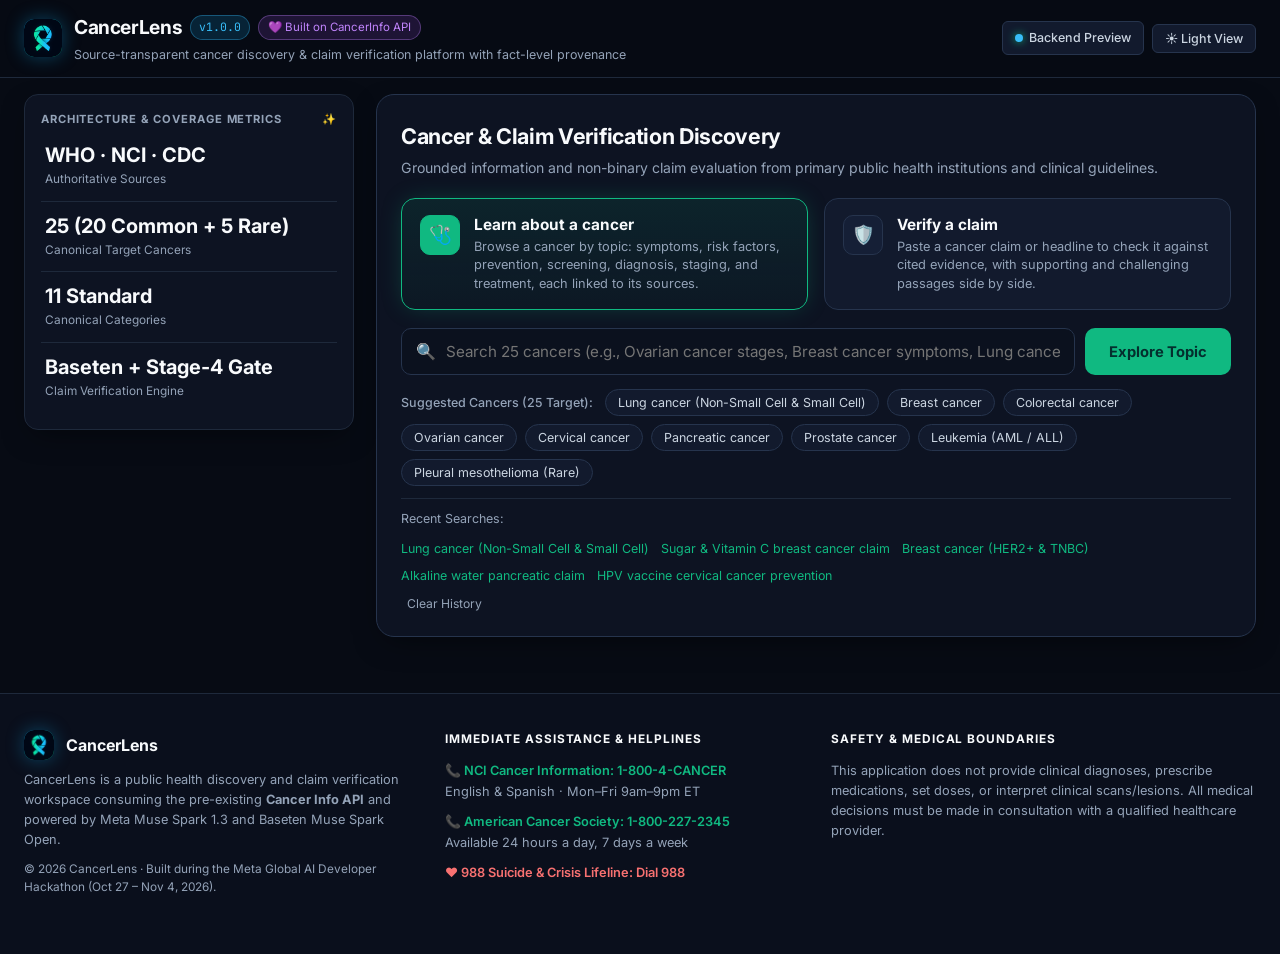
==== commit 4d27c2b6: "Use plain Learn and Verify wording across the UI Replace Mode A / Mode B labels with Learn and Verif" ====
--- a/frontend/index.html
+++ b/frontend/index.html
@@ -94,7 +94,7 @@
           </div>
 
           <!-- Two Interactive Mode Cards Side-by-Side (Matches Screenshot 2) -->
-          <div class="mode-selector-grid" role="tablist" aria-label="Select CancerLens Operating Mode (SG-06 Locked)">
+          <div class="mode-selector-grid" role="tablist" aria-label="Select Learn or Verify">
             <button
               type="button"
               role="tab"
@@ -105,11 +105,10 @@
               <div class="mode-icon-badge" aria-hidden="true">🩺</div>
               <div>
                 <div class="mode-card-title">
-                  Mode A: Explore &amp; Learn by Cancer Type
-                  <span class="mode-lock-tag">LEARN LENS</span>
+                  Learn about a cancer
                 </div>
                 <p class="mode-card-desc">
-                  Explore diagnosis, trusted treatment overviews, subtypes (NSCLC, SCLC, TNBC), and 11 clinical categories with honest coverage gap badges.
+                  Browse a cancer by topic: symptoms, risk factors, prevention, screening, diagnosis, staging, and treatment, each linked to its sources.
                 </p>
               </div>
             </button>
@@ -124,11 +123,10 @@
               <div class="mode-icon-badge" aria-hidden="true">🛡️</div>
               <div>
                 <div class="mode-card-title">
-                  Mode B: Verify &amp; Evaluate a Cancer Claim
-                  <span class="mode-lock-tag">EVALUATE LENS</span>
+                  Verify a claim
                 </div>
                 <p class="mode-card-desc">
-                  Split compound claims into atomic assertions via Baseten (`muse-spark-open-1026`), detect 5D context mismatches, and verify every citation ID &amp; quote.
+                  Paste a cancer claim or headline to check it against cited evidence, with supporting and challenging passages side by side.
                 </p>
               </div>
             </button>
--- a/frontend/css/styles.css
+++ b/frontend/css/styles.css
@@ -767,6 +767,11 @@
   border-radius: var(--radius-md);
   margin-bottom: 14px;
   flex-wrap: wrap;
+}
+
+/* display:flex above beats the UA [hidden] rule, so hide explicitly (Learn mode). */
+.multimodal-toolbar[hidden] {
+  display: none;
 }
 
 .modality-pills {
